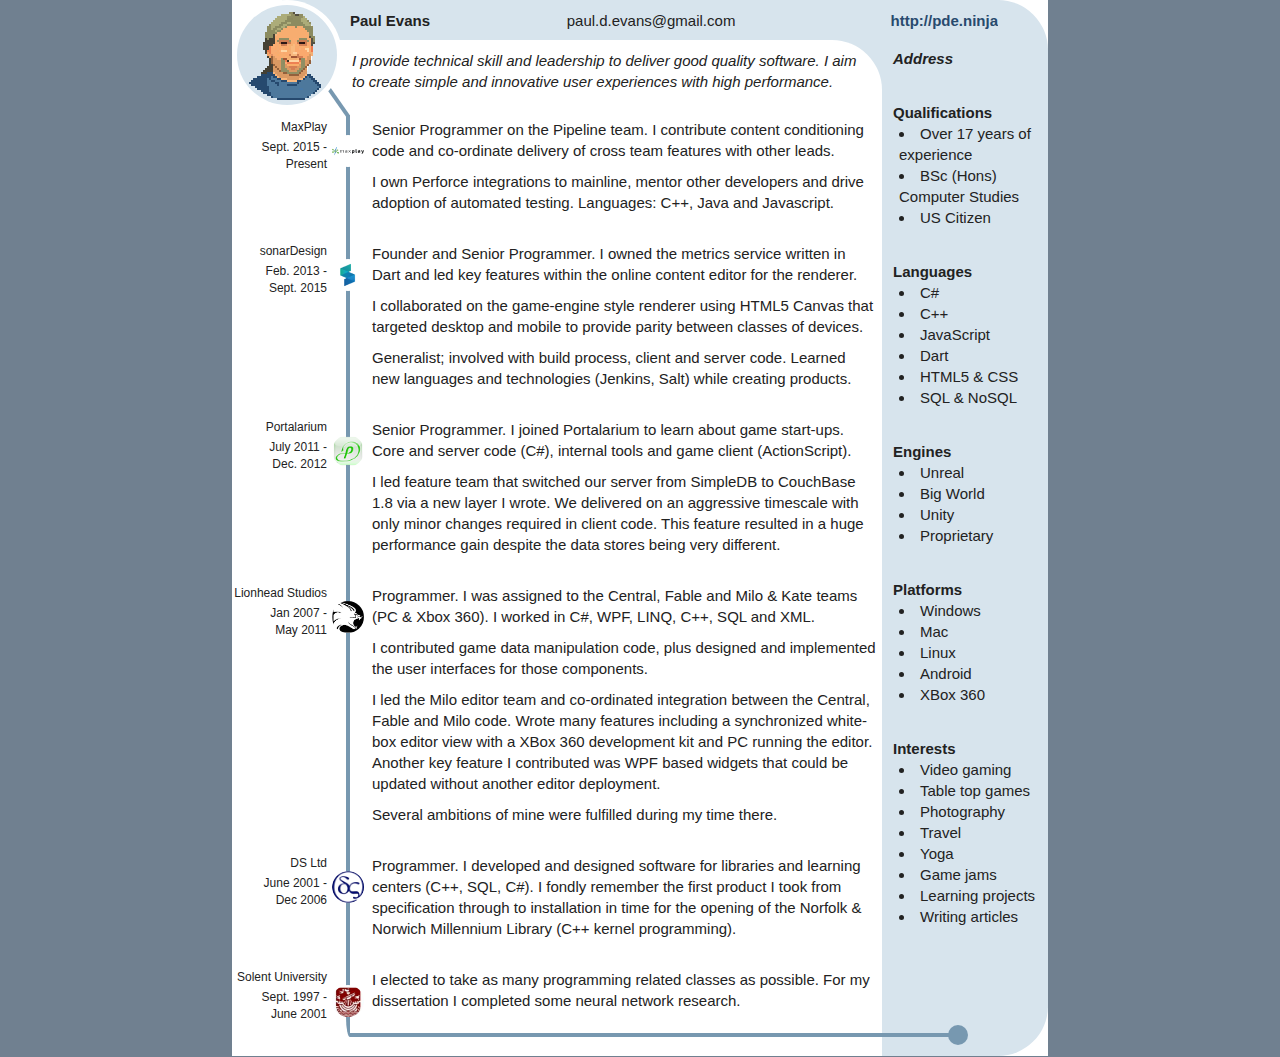
==== 2016_cv.html @ 956b5509 "got section headers looks alright" ====
<!doctype html>
<html class="no-js" lang="">
<head>
    <meta charset="utf-8">
    <meta http-equiv="x-ua-compatible" content="ie=edge">
    <title>Paul Evans Resume</title>
    <meta name="description" content="">
    <meta name="viewport" content="width=device-width, initial-scale=1">

    <link rel="apple-touch-icon" href="apple-touch-icon.png">
    <!-- Place favicon.ico in the root directory -->

    <link rel="stylesheet" href="css/normalize.css">
    <!-- -->
    <link rel="stylesheet" href="css/2016_main.css" title="chronological" id="mainStyle">
    <!--
    <link rel="stylesheet" href="css/plain.css" title="plain">
    -->

    <link rel="stylesheet" href="css/private.css">
    <link rel="stylesheet" href="no_dist/css/private.css">

    <script src="js/vendor/modernizr-2.8.3.min.js"></script>
</head>
<body class="legalSize" onload="finishedLoading()">
<!--[if lt IE 8]>
<p class="browserupgrade">You are using an <strong>outdated</strong> browser. Please <a href="http://browsehappy.com/">upgrade
    your browser</a> to improve your experience.</p>
<![endif]-->

<section class="resume legalSize backgroundColourForSash">
    <header class="backgroundColourForSash mainHeader">
        <address><a rel="author" id="changeToChronologicalElement">Paul Evans</a>
            &nbsp;<span class="mobilePhone"></span>
            &nbsp;<span class="personalEmail"></span>
            &nbsp;<span class="website">http://pde.ninja</span>
            <!--&nbsp;<span class="website">http://pauldavidevans.com</span> -->
        </address>
        <span class="headerCurveBackground"></span>
        <span class="headerCurve"></span>
    </header>


    <span class="headerPortraitObscurerRect">&nbsp;</span>
    <span class="headerPortraitObscurer">&nbsp;</span>

    <article class="backgroundColourForPortrait portrait"><img id="changeToPlainElement" class="portraitImage"
                                                               src="img/pixpaul.png"></article>

    <section class="backgroundColourForSash rightBar">
        <article class="physicalAddress topArticle">
            <address>&nbsp;
                <header>Address</header>
                <span class="physicalAddress"></span></address>
        </article>
        <article class="qualifications">
            <header>Qualifications</header>
            <ul>
                <li>Over 17 years of experience</li>
                <li>BSc (Hons) Computer Studies</li>
                <li>US Citizen</li>
            </ul>
        </article>
        <article class="languages">
            <header>Languages</header>
            <ul>
                <li>C#</li>
                <li>C++</li>
                <li>JavaScript</li>
                <li>Dart</li>
                <li>HTML5 &amp; CSS</li>
                <li>SQL &amp; NoSQL</li>
            </ul>
        </article>
        <article class="technology">
            <header>Engines</header>
            <ul>
                <li>Unreal</li>
                <li>Big World</li>
                <li>Unity</li>
                <li>Proprietary</li>
            </ul>
        </article>
        <article class="platforms">
            <header>Platforms</header>
            <ul>
                <li>Windows</li>
                <li>Mac</li>
                <li>Linux</li>
                <li>Android</li>
                <li>XBox 360</li>
            </ul>
        </article>
        <article class="interests">
            <header>Interests</header>
            <ul>
                <li>Video gaming</li>
                <li>Table top games</li>
                <li>Photography</li>
                <li>Travel</li>
                <li>Yoga</li>
                <li>Game jams</li>
                <li>Learning projects</li>
                <li>Writing articles</li>
            </ul>
        </article>
    </section>

    <div class="backgroundShapeLeftMolding"></div>
    <div class="backgroundShape"></div>

    <article class="goal legalSizeContentHorizontal">
        <span class="goalSentence">
            I provide technical skill and leadership to deliver good quality software.
        </span>
        <span class="goalSentence">
            I aim to create simple and innovative user experiences with high performance.
        </span>
    </article>

    <section class="mainContent legalSizeContentHorizontal">
        <article class="timeLineArticle">
            <header>Experience</header>
            <ul class="timeLineVertical timeLineVerticalColour">
                <li class="timeLineEvent">
                    <article class="timeLineDetail">
                        <div class="timeLineIcon timeLineIconMaxPlay">
                        </div>
                        <header>MaxPlay</header>
                        <time class="timeLineDate" datetime="2015-09-01T00:00"><span class="fromDate">Sept. 2015</span>
                            - <span class="toDate">Present</span></time>
                        <article class="timeLineDetailDescription">
                            <p>Senior Programmer on the Pipeline team. I contribute content conditioning code and
                                co-ordinate delivery of cross team features with other leads.</p>
                            <p>I own Perforce integrations to mainline, mentor other developers and drive adoption
                                of automated testing. Languages: C++, Java and Javascript.</p>
                        </article>
                    </article>
                </li>
                <li class="timeLineEvent">
                    <article class="timeLineDetail">
                        <div class="timeLineIcon timeLineIconSonar">
                        </div>
                        <header>sonarDesign</header>
                        <time class="timeLineDate" datetime="2013-02-01T00:00"><span class="fromDate">Feb. 2013</span> -
                            <span class="toDate">Sept. 2015</span></time>
                        <article class="timeLineDetailDescription">
                            <p>Founder and Senior Programmer. I owned the metrics service written in Dart and led key
                                features within the online content editor for the renderer.</p>
                            <p>I collaborated on the game-engine style renderer using HTML5 Canvas that targeted desktop and
                                mobile to provide
                                parity between classes of devices.</p>
                            <p>Generalist; involved with build process, client and server code. Learned new languages
                                and technologies (Jenkins, Salt) while creating products.</p>
                        </article>
                    </article>
                </li>
                <li class="timeLineEvent">
                    <article class="timeLineDetail">
                        <div class="timeLineIcon timeLineIconPortalarium">
                        </div>
                        <header>Portalarium</header>
                        <time class="timeLineDate" datetime="2011-07-01T00:00"><span class="fromDate">July 2011</span> -
                            <span class="toDate">Dec. 2012</span></time>
                        <article class="timeLineDetailDescription">
                            <p>Senior Programmer. I joined Portalarium to learn about game start-ups.
                                Core and server code (C#), internal tools and game client (ActionScript). </p>
                            <p>I led feature team that switched our server from SimpleDB to
                                CouchBase 1.8 via a new layer I wrote. We delivered on an aggressive timescale with only
                                minor changes required in client code. This feature resulted in a huge performance gain despite
                                the
                                data stores being very different.
                            </p>
                        </article>
                    </article>
                </li>
                <li class="timeLineEvent">
                    <article class="timeLineDetail">
                        <div class="timeLineIcon timeLineIconLionhead">
                        </div>
                        <header>Lionhead Studios</header>
                        <time class="timeLineDate" datetime="2015-09-01T00:00"><span class="fromDate">Jan 2007</span> -
                            <span class="toDate">May 2011</span></time>
                        <article class="timeLineDetailDescription">
                            <p>Programmer. I was assigned to the Central, Fable and Milo & Kate teams (PC & Xbox 360).
                                I worked in C#, WPF, LINQ, C++, SQL and XML.</p>
                            <p>I contributed game data manipulation code, plus designed and implemented the user
                                interfaces for those components.</p>
                            <p>I led the Milo editor team and co-ordinated integration between the Central, Fable and
                                Milo code. Wrote many features including a synchronized white-box
                                editor view with a XBox 360 development kit and PC running the editor.
                                Another key feature I contributed was WPF based widgets that could be updated
                                without another editor deployment.</p>
                            <p>Several ambitions of mine were fulfilled during my time there.</p>
                        </article>
                    </article>
                </li>
                <li class="timeLineEvent">
                    <article class="timeLineDetail">
                        <div class="timeLineIcon timeLineIconDs">
                        </div>
                        <header>DS Ltd</header>
                        <time class="timeLineDate" datetime="2001-06-01T00:00"><span class="fromDate">June 2001</span> -
                            <span class="toDate">Dec 2006</span></time>
                        <article class="timeLineDetailDescription">
                            <p>Programmer. I developed and designed software for libraries and learning centers (C++, SQL,
                                C#).
                                I fondly remember the first product I took from specification through to installation
                                in time for the opening of the Norfolk & Norwich Millennium Library (C++ kernel
                                programming).</p>
                        </article>
                    </article>
                </li>
                <li class="timeLineEvent">
                    <article class="timeLineDetail">
                        <div class="timeLineIcon timeLineIconSouthamptonInstitute">
                        </div>
                        <header>Solent University</header>
                        <time class="timeLineDate" datetime="2015-09-01T00:00"><span class="fromDate">Sept. 1997</span>
                            - <span class="toDate">June 2001</span></time>
                        <article class="timeLineDetailDescription">
                            <p>I elected to take as many programming related classes as possible.
                                For my dissertation I completed some neural network research.</p>
                        </article>
                    </article>
                </li>
            </ul>
            <div class="legalSize bottomHorizontalTimeLine">
                <div></div>
                <div></div>
                <div></div>
            </div>
        </article>
    </section>

    <span class="portraitConnectionToTimeLine"></span>

    <span class="headerCurveBottomBackground"></span>
    <span class="headerCurveBottom"></span>
</section>

<!--
<script src="https://code.jquery.com/jquery-1.12.0.min.js"></script>
<script>window.jQuery || document.write('<script src="js/vendor/jquery-1.12.0.min.js"><\/script>')</script>z
<script src="js/plugins.js"></script>
<script src="js/main.js"></script>
-->

<script>
    function finishedLoading() {
        document.getElementById("changeToPlainElement").onclick = function () {
            document.getElementById("mainStyle").setAttribute("href", "css/plain.css");
        };

        document.getElementById("changeToChronologicalElement").onclick = function () {
            document.getElementById("mainStyle").setAttribute("href", "css/main.css");
        };
    }
</script>
<!-- Google Analytics: change UA-XXXXX-X to be your site's ID. -->
<script>
    (function (b, o, i, l, e, r) {
        b.GoogleAnalyticsObject = l;
        b[l] || (b[l] =
            function () {
                (b[l].q = b[l].q || []).push(arguments)
            });
        b[l].l = +new Date;
        e = o.createElement(i);
        r = o.getElementsByTagName(i)[0];
        e.src = 'https://www.google-analytics.com/analytics.js';
        r.parentNode.insertBefore(e, r)
    }(window, document, 'script', 'ga'));
    ga('create', 'UA-XXXXX-X', 'auto');
    ga('send', 'pageview');
</script>
</body>
</html>
---- css/2016_main.css ----
/*! HTML5 Boilerplate v5.3.0 | MIT License | https://html5boilerplate.com/ */

/*
 * What follows is the result of much research on cross-browser styling.
 * Credit left inline and big thanks to Nicolas Gallagher, Jonathan Neal,
 * Kroc Camen, and the H5BP dev community and team.
 */

/* ==========================================================================
   Base styles: opinionated defaults
   ========================================================================== */

html {
    color: #222;
    font-size: 1em;
    line-height: 1.4;
}

/*
 * Remove text-shadow in selection highlight:
 * https://twitter.com/miketaylr/status/12228805301
 *
 * These selection rule sets have to be separate.
 * Customize the background color to match your design.
 */

::-moz-selection {
    background: #b3d4fc;
    text-shadow: none;
}

::selection {
    background: #b3d4fc;
    text-shadow: none;
}

/*
 * A better looking default horizontal rule
 */

hr {
    display: block;
    height: 1px;
    border: 0;
    border-top: 1px solid #ccc;
    margin: 1em 0;
    padding: 0;
}

/*
 * Remove the gap between audio, canvas, iframes,
 * images, videos and the bottom of their containers:
 * https://github.com/h5bp/html5-boilerplate/issues/440
 */

audio,
canvas,
iframe,
img,
svg,
video {
    vertical-align: middle;
}

/*
 * Remove default fieldset styles.
 */

fieldset {
    border: 0;
    margin: 0;
    padding: 0;
}

/*
 * Allow only vertical resizing of textareas.
 */

textarea {
    resize: vertical;
}

/* ==========================================================================
   Browser Upgrade Prompt
   ========================================================================== */

.browserupgrade {
    margin: 0.2em 0;
    background: #ccc;
    color: #000;
    padding: 0.2em 0;
}

/* ==========================================================================
   Author's custom styles
   ========================================================================== */

@page {
    size: letter portrait;
}

body {
    font-family: 'Helvetica Neue', Helvetica, Arial, sans-serif;
    font-size: 15px;
    background-color: slategray;
    margin: auto;
}

/* .physicalAddress and .mobilePhone defined in private.css */
.backgroundColourEdges {
    background-color: #d7e4ed !important;
}

.backgroundColourForPortrait {
    background-color: #d7e4ed !important;
}

.backgroundColourForSash {
    background-color: #d7e4ed !important; /* !important for printing colour */
}

.backgroundShape {
    position: absolute;
    background-color: #ffffff !important;

    left: 0px;
    top: 40px;
    width: 650px;
    bottom: 0px;
    border-top-left-radius: 50px;
    border-top-right-radius: 50px;
}

.backgroundShapeLeftMolding {
    position: absolute;
    background-color: #ffffff !important;
    width: 110px;
    height: 200px;
    left: 0;
    top: 0;
    border-top-right-radius: 50px;
}

div.bottomHorizontalTimeLine {
    min-height: 40px;
    height: 40px;
    margin-top: -24px;
}

div.bottomHorizontalTimeLine :nth-child(1) {
    background-color: #7798b0 !important;
    position: absolute;
    left: 114px;
    width: 4px;
    height: 20px;
    border-bottom-left-radius: 100%;
}

div.bottomHorizontalTimeLine :nth-child(2) {
    background-color: #7798b0 !important;
    position: absolute;
    left: 118px;
    width: 600px;
    height: 4px;
    bottom: 20px;
}

div.bottomHorizontalTimeLine :nth-child(3) {
    background-color: #7798b0 !important;
    position: absolute;
    right: 80px;
    width: 20px;
    height: 20px;
    bottom: 12px;
    border-radius: 50%;
}

.goal {
    left: 120px;
    width: 510px;
    position: absolute;
    top: 50px;
    font-style: italic;
}

.headerPortraitObscurer {
    border-radius: 50%;
    width: 110px;
    height: 110px;
    position: absolute;
    top: 0px;
    left: 0px;
    background: white !important;
    z-index: 1;
}

.headerPortraitObscurerRect {
    width: 50px;
    height: 110px;
    position: absolute;
    top: 0px;
    left: 0px;
    background: white !important;
    z-index: 1;
}

.legalSize {
    min-height: 11.0in;
    max-height: 11.0in;
    min-width: 8.5in;
    max-width: 8.5in;
}

.mainHeader {
    position: absolute;
    top: 0;
    left: 0;
    height: 40px;
    width: 100%;
    border-top-right-radius: 50px;
    z-index: 1;
}

.mainHeader > address {
    font-style: normal;
    padding: 10px;
    width: 100%
}

.mainHeader > address :first-child {
    padding-left: 108px;
    font-weight: bold;
    text-decoration: none !important;
}

.mainHeader > address :nth-child(2) {
    padding-left: 60px;
}

.mainHeader > address :nth-child(3) {
    padding-left: 60px;
}

.mainHeader > address :nth-child(4) {
    float: right;
    padding-right: 60px;
    font-weight: bold;
    color: #284A6D;
}

.headerCurve {
    right: 0px;
    position: absolute;
    width: 50px;
    height: 50px;
    background: #d7e4ed !important;
    top: 0px;
    border-top-right-radius: 50px;
}

.headerCurveBackground {
    right: 0px;
    position: absolute;
    width: 48px;
    height: 48px;
    background: white !important;
    top: 0px;
}

.headerCurveBottom {
    right: 0px;
    position: absolute;
    width: 50px;
    height: 50px;
    background: #d7e4ed !important;
    bottom: 0px;
    border-bottom-right-radius: 50px;
}

.headerCurveBottomBackground {
    right: 0px;
    position: absolute;
    width: 48px;
    height: 48px;
    background: white !important;
    bottom: 0px;
}

.personalEmail:after {
    content: "paul.d.evans@gmail.com";
    visibility: visible;
}

.portrait {
    border-radius: 50%;
    width: 100px;
    height: 100px;
    position: absolute;
    top: 5px;
    left: 5px;
    z-index: 1;
}

.portraitConnectionToTimeLine {
    position: absolute;
    width: 100px;
    height: 45px;
    border-bottom: 4px solid #7798b0 !important;
    transform: translateY(38px) translateX(56px) rotate(55deg);
}

.portraitImage {
    position: absolute;
    top: 0;
    left: 0;
    right: 0;
    bottom: 0;
    margin: auto;
    width: 100px;
    height: 122px;
}

.portraitImage1 {
    position: absolute;
    top: 0;
    left: 0;
    right: 0;
    bottom: 0;
    margin: auto;
    width: 72px;
    height: 88px;
}

.resume {
    position: relative;
    left: 0px;
    top: 0px;
}

.resume .mainContent {
    position: absolute;
    top: 100px;
}

.rightBar {
    position: absolute;
    right: 0px;
    top: 0px;
    width: 150px;
    min-height: 11in;
    padding-left: 5px;
    padding-right: 5px;
}

.rightBar > article {
    margin-top: 33px;
}

.rightBar article:first-of-type {
    margin-top: 7px;
}

.rightBar > article header {
    font-weight: bold;
}

.rightBar > article ul {
    margin: 0;
    list-style: disc inside;
    padding-left: 6px;
}

.rightBar > article:nth-child(1) {
    padding-top: 20px;
}

/*
.rightBar > article:nth-child(2) {
    margin-top: 8px;
}

.rightBar > article:nth-child(3) {
    margin-top: 37px;
}

.rightBar > article:nth-child(4) {
    margin-top: 70px;
}

.rightBar > article:nth-child(5) {
    margin-top: 20px;
}

.rightBar > article:nth-child(6) {
    margin-top: 40px;
}
*/

.rightBarSpacer {
    background-color: #ffffff !important;
    height: 40px;
    width: 40px;
    content: "";
}

.timeLineArticle {
    text-align: left;
}

.timeLineArticle > header {
    display: none;
    border-bottom: black;
    border-bottom-width: 2px;
    border-bottom-style: solid;
}

.timeLineDetail > article {
    width: 505px
}

.timeLineDetail > header {
    font-size: 12px;
    position: absolute;
    margin-top: 0;
    margin-left: -145px;
    text-align: right;
    width: 100px;
}

.timeLineDetail > time {
    font-size: 12px;
    position: absolute;
    margin-top: 20px;
    margin-left: -145px;
    text-align: right;
    width: 100px;
}

.timeLineDetail > time > span.toDate {
    display: block;
}

.timeLineDetailDescription > p {
    margin-top: 0;
    margin-bottom: 10px;
}

.timeLineIcon {
    margin-top: 16px;
    margin-left: 60px;
    position: absolute;
    top: 0;
    left: 0;
    width: 32px;
    height: 32px;
    border-radius: 50%;
    box-shadow: 0 0 0 4px #7798b0, inset !important;
    background-repeat: no-repeat !important;
    background-size: cover !important;
}

/* trying background-image rather than image tag for the cover css style for the lollipop */
.timeLineIcon img {
    display: block;
    width: 32px;
    height: 32px;
    position: relative;
}

.timeLineIconDs {
    background-image: url("../img/dsicon.png") !important;
}

.timeLineIconLionhead {
    background-image: url("../img/lionheadicon.png") !important;
}

.timeLineIconMaxPlay {
    background-image: url("../img/maxplayicon.png") !important;
}

.timeLineIconPortalarium {
    background-image: url("../img/portalariumicon.png") !important;
}

.timeLineIconSonar {
    background-image: url("../img/sonaricon.png") !important;
}

.timeLineIconSouthamptonInstitute {
    background-image: url("../img/southamptoninstituteicon.png") !important;
}

.timeLineVertical {
    list-style: none;
    position: relative;
    padding-top: 4px;
}

.timeLineVertical::before {
    /* this is the vertical line */
    content: '';
    position: absolute;
    top: 0;
    left: 114px;
    height: 100%;
    width: 4px;
    background: #7798b0 !important;
}

.timeLineVertical > li {
    position: relative;
    padding-left: 100px;
    margin-bottom: 30px;
}

/* ==========================================================================
   Helper classes
   ========================================================================== */

/*
 * Hide visually and from screen readers
 */

.hidden {
    display: none !important;
}

/*
 * Hide only visually, but have it available for screen readers:
 * http://snook.ca/archives/html_and_css/hiding-content-for-accessibility
 */

.visuallyhidden {
    border: 0;
    clip: rect(0 0 0 0);
    height: 1px;
    margin: -1px;
    overflow: hidden;
    padding: 0;
    position: absolute;
    width: 1px;
}

/*
 * Extends the .visuallyhidden class to allow the element
 * to be focusable when navigated to via the keyboard:
 * https://www.drupal.org/node/897638
 */

.visuallyhidden.focusable:active,
.visuallyhidden.focusable:focus {
    clip: auto;
    height: auto;
    margin: 0;
    overflow: visible;
    position: static;
    width: auto;
}

/*
 * Hide visually and from screen readers, but maintain layout
 */

.invisible {
    visibility: hidden;
}

/*
 * Clearfix: contain floats
 *
 * For modern browsers
 * 1. The space content is one way to avoid an Opera bug when the
 *    `contenteditable` attribute is included anywhere else in the document.
 *    Otherwise it causes space to appear at the top and bottom of elements
 *    that receive the `clearfix` class.
 * 2. The use of `table` rather than `block` is only necessary if using
 *    `:before` to contain the top-margins of child elements.
 */

.clearfix:before,
.clearfix:after {
    content: " "; /* 1 */
    display: table; /* 2 */
}

.clearfix:after {
    clear: both;
}

/* ==========================================================================
   EXAMPLE Media Queries for Responsive Design.
   These examples override the primary ('mobile first') styles.
   Modify as content requires.
   ========================================================================== */

@media only screen and (min-width: 35em) {
    /* Style adjustments for viewports that meet the condition */
}

@media print,
(-webkit-min-device-pixel-ratio: 1.25),
(min-resolution: 1.25dppx),
(min-resolution: 120dpi) {
    /* Style adjustments for high resolution devices */
}

/* ==========================================================================
   Print styles.
   Inlined to avoid the additional HTTP request:
   http://www.phpied.com/delay-loading-your-print-css/
   ========================================================================== */

@media print {
    *,
    *:before,
    *:after,
    *:first-letter,
    *:first-line {
        background: transparent !important;
        color: #000 !important;
        /* Black prints faster:
                                          http://www.sanbeiji.com/archives/953 */
        box-shadow: none !important;
        text-shadow: none !important;
    }

    a,
    a:visited {
        text-decoration: underline;
    }

    a[href]:after {
        content: " (" attr(href) ")";
    }

    abbr[title]:after {
        content: " (" attr(title) ")";
    }

    /*
     * Don't show links that are fragment identifiers,
     * or use the `javascript:` pseudo protocol
     */
    a[href^="#"]:after,
    a[href^="javascript:"]:after {
        content: "";
    }

    pre,
    blockquote {
        border: 1px solid #999;
        page-break-inside: avoid;
    }

    /*
     * Printing Tables:
     * http://css-discuss.incutio.com/wiki/Printing_Tables
     */
    thead {
        display: table-header-group;
    }

    tr,
    img {
        page-break-inside: avoid;
    }

    img {
        max-width: 100% !important;
    }

    p,
    h2,
    h3 {
        orphans: 3;
        widows: 3;
    }

    h2,
    h3 {
        page-break-after: avoid;
    }
}

@media print {
    * {
        -webkit-print-color-adjust: exact;
    }
}
---- css/plain.css ----
/*! HTML5 Boilerplate v5.3.0 | MIT License | https://html5boilerplate.com/ */

/*
 * What follows is the result of much research on cross-browser styling.
 * Credit left inline and big thanks to Nicolas Gallagher, Jonathan Neal,
 * Kroc Camen, and the H5BP dev community and team.
 */

/* ==========================================================================
   Base styles: opinionated defaults
   ========================================================================== */

html {
    color: #222;
    font-size: 1em;
    line-height: 1.4;
}

/*
 * Remove text-shadow in selection highlight:
 * https://twitter.com/miketaylr/status/12228805301
 *
 * These selection rule sets have to be separate.
 * Customize the background color to match your design.
 */

::-moz-selection {
    background: #b3d4fc;
    text-shadow: none;
}

::selection {
    background: #b3d4fc;
    text-shadow: none;
}

/*
 * A better looking default horizontal rule
 */

hr {
    display: block;
    height: 1px;
    border: 0;
    border-top: 1px solid #ccc;
    margin: 1em 0;
    padding: 0;
}

/*
 * Remove the gap between audio, canvas, iframes,
 * images, videos and the bottom of their containers:
 * https://github.com/h5bp/html5-boilerplate/issues/440
 */

audio,
canvas,
iframe,
img,
svg,
video {
    vertical-align: middle;
}

/*
 * Remove default fieldset styles.
 */

fieldset {
    border: 0;
    margin: 0;
    padding: 0;
}

/*
 * Allow only vertical resizing of textareas.
 */

textarea {
    resize: vertical;
}

/* ==========================================================================
   Browser Upgrade Prompt
   ========================================================================== */

.browserupgrade {
    margin: 0.2em 0;
    background: #ccc;
    color: #000;
    padding: 0.2em 0;
}

/* ==========================================================================
   Author's custom styles
   ========================================================================== */

@page {
    size: letter portrait;
}

body {
    font-family: 'Helvetica Neue', Helvetica, Arial, sans-serif;
    font-size: 15px;
    background-color: #555555;
    margin: auto;
}

/* .physicalAddress and .mobilePhone defined in private.css */
.backgroundColourEdges {
    background-color: #d7e4ed !important;
}

.backgroundColourForPortrait {
    background-color: #d7e4ed !important;
}

.backgroundColourForSash {
    background-color: #ffffff !important; /* !important for printing colour */
}

.backgroundShape {
    display: none;
}

.backgroundShapeLeftMolding {
    display: none;
}

div.bottomHorizontalTimeLine {
   display: none;
}

div.bottomHorizontalTimeLine :nth-child(1) {
    display: none;
}

div.bottomHorizontalTimeLine :nth-child(2) {
    display: none;
}

div.bottomHorizontalTimeLine :nth-child(3) {
    display: none;
}

.goal {
    position: absolute;
    text-align: center;
    font-style: italic;
}

.goal :nth-child(2) {
    display: block;
}

.legalSize {
    min-height: 11.0in;
    max-height: 11.0in;
    min-width: 8.5in;
    max-width: 8.5in;
}

.legalSizeContentHorizontal {
    left: 60px;
    right: 60px;
}

.mainHeader {
    position: relative;
    font-size: 17px;
}

.mainHeader > address {
    font-style: normal;
    padding: 10px;
    width: 100%
}

.mainHeader > address :first-child {
    padding-left: 50px;
    font-weight: bold;
    text-decoration: none !important;
}

.mainHeader > address :nth-child(2) {
    padding-left: 60px;
}

.mainHeader > address :nth-child(3) {
    padding-left: 60px;
}

.mainHeader > address :nth-child(4) {
    position: absolute;
    right: 60px;
    font-weight: bold;
    color: #284A6D;
}

.headerCurve {
    display: none;
}

.headerCurveBackground {
    display: none;
}

.headerCurveBottom {
    display: none;
}

.headerCurveBottomBackground {
    display: none;
}

.headerPortraitObscurer {
    display: none;
}

.headerPortraitObscurerRect {
    display: none;
}

.personalEmail:after {
    content: "paul.d.evans@gmail.com";
    visibility: visible;
}

.portrait {
    display: none;
}

.portraitConnectionToTimeLine {
    display: none;
}

.portraitImage {
    display: none;
    position: absolute;
    top: 0;
    left: 0;
    right: 0;
    bottom: 0;
    margin: auto;
    width: 100px;
    height: 122px;
}

.portraitImage1 {
    display: none;
    position: absolute;
    top: 0;
    left: 0;
    right: 0;
    bottom: 0;
    margin: auto;
    width: 72px;
    height: 88px;
}

.resume {
    position: relative;
    left: 0px;
    top: 0px;
}

.resume .mainContent {
    position: absolute;
    top: 80px;
}

.rightBar {
    display: none;
}

.rightBar > article {
    margin-top: 60px;
}

.rightBar article:first-of-type {
    margin-top: 7px;
}

.rightBar > article header {
    font-weight: bold;
}

.rightBar > article ul {
    margin: 0;
    list-style: disc inside;
    padding-left: 6px;
}

.rightBar > article:nth-child(1) {
    padding-top: 80px;
}

/*
.rightBar > article:nth-child(2) {
    margin-top: 8px;
}

.rightBar > article:nth-child(3) {
    margin-top: 37px;
}

.rightBar > article:nth-child(4) {
    margin-top: 70px;
}

.rightBar > article:nth-child(5) {
    margin-top: 20px;
}

.rightBar > article:nth-child(6) {
    margin-top: 40px;
}
*/

.timeLineArticle {
}

.timeLineArticle > header {
    display: none;
    border-bottom: black;
    border-bottom-width: 2px;
    border-bottom-style: solid;
}

.timeLineDetail > article {
}

.timeLineDetail > header {
    font-weight: bold;
    display: inline;
}

.timeLineDetail > time {
    position: absolute;
    right: 0px;
    font-style: italic;
    font-weight: bold;
}

.timeLineDetailDescription > p {
    margin-top: 0;
    margin-bottom: 10px;
}

.timeLineIcon {
    display: none;
    margin-top: 16px;
    margin-left: 60px;
    position: absolute;
    top: 0;
    left: 0;
    width: 32px;
    height: 32px;
    border-radius: 50%;
    box-shadow: 0 0 0 4px #7798b0, inset !important;
    background-repeat: no-repeat !important;
    background-size: cover !important;
}

/* trying background-image rather than image tag for the cover css style for the lollipop */
.timeLineIcon img {
    display: block;
    width: 32px;
    height: 32px;
    position: relative;
}

.timeLineIconDs {
    background-image: url("../img/dsicon.png") !important;
}

.timeLineIconLionhead {
    background-image: url("../img/lionheadicon.png") !important;
}

.timeLineIconMaxPlay {
    background-image: url("../img/maxplayicon.png") !important;
}

.timeLineIconPortalarium {
    background-image: url("../img/portalariumicon.png") !important;
}

.timeLineIconSonar {
    background-image: url("../img/sonaricon.png") !important;
}

.timeLineIconSouthamptonInstitute {
    background-image: url("../img/southamptoninstituteicon.png") !important;
}

.timeLineVertical {
    margin-top: 10px;
    list-style: none;
    position: relative;
    padding-left: 0px;
    text-align: justify;
}

.timeLineVertical > li {
    position: relative;
    padding-left: 0px;
    margin-bottom: 20px;
}

/* ==========================================================================
   Helper classes
   ========================================================================== */

/*
 * Hide visually and from screen readers
 */

.hidden {
    display: none !important;
}

/*
 * Hide only visually, but have it available for screen readers:
 * http://snook.ca/archives/html_and_css/hiding-content-for-accessibility
 */

.visuallyhidden {
    border: 0;
    clip: rect(0 0 0 0);
    height: 1px;
    margin: -1px;
    overflow: hidden;
    padding: 0;
    position: absolute;
    width: 1px;
}

/*
 * Extends the .visuallyhidden class to allow the element
 * to be focusable when navigated to via the keyboard:
 * https://www.drupal.org/node/897638
 */

.visuallyhidden.focusable:active,
.visuallyhidden.focusable:focus {
    clip: auto;
    height: auto;
    margin: 0;
    overflow: visible;
    position: static;
    width: auto;
}

/*
 * Hide visually and from screen readers, but maintain layout
 */

.invisible {
    visibility: hidden;
}

/*
 * Clearfix: contain floats
 *
 * For modern browsers
 * 1. The space content is one way to avoid an Opera bug when the
 *    `contenteditable` attribute is included anywhere else in the document.
 *    Otherwise it causes space to appear at the top and bottom of elements
 *    that receive the `clearfix` class.
 * 2. The use of `table` rather than `block` is only necessary if using
 *    `:before` to contain the top-margins of child elements.
 */

.clearfix:before,
.clearfix:after {
    content: " "; /* 1 */
    display: table; /* 2 */
}

.clearfix:after {
    clear: both;
}

/* ==========================================================================
   EXAMPLE Media Queries for Responsive Design.
   These examples override the primary ('mobile first') styles.
   Modify as content requires.
   ========================================================================== */

@media only screen and (min-width: 35em) {
    /* Style adjustments for viewports that meet the condition */
}

@media print,
       (-webkit-min-device-pixel-ratio: 1.25),
       (min-resolution: 1.25dppx),
       (min-resolution: 120dpi) {
    /* Style adjustments for high resolution devices */
}

/* ==========================================================================
   Print styles.
   Inlined to avoid the additional HTTP request:
   http://www.phpied.com/delay-loading-your-print-css/
   ========================================================================== */

@media print {
    *,
    *:before,
    *:after,
    *:first-letter,
    *:first-line {
        background: transparent !important;
        color: #000 !important; /* Black prints faster:
                                   http://www.sanbeiji.com/archives/953 */
        box-shadow: none !important;
        text-shadow: none !important;
    }

    a,
    a:visited {
        text-decoration: underline;
    }

    a[href]:after {
        content: " (" attr(href) ")";
    }

    abbr[title]:after {
        content: " (" attr(title) ")";
    }

    /*
     * Don't show links that are fragment identifiers,
     * or use the `javascript:` pseudo protocol
     */

    a[href^="#"]:after,
    a[href^="javascript:"]:after {
        content: "";
    }

    pre,
    blockquote {
        border: 1px solid #999;
        page-break-inside: avoid;
    }

    /*
     * Printing Tables:
     * http://css-discuss.incutio.com/wiki/Printing_Tables
     */

    thead {
        display: table-header-group;
    }

    tr,
    img {
        page-break-inside: avoid;
    }

    img {
        max-width: 100% !important;
    }

    p,
    h2,
    h3 {
        orphans: 3;
        widows: 3;
    }

    h2,
    h3 {
        page-break-after: avoid;
    }
}

@media print {
    * {-webkit-print-color-adjust: exact;}
}
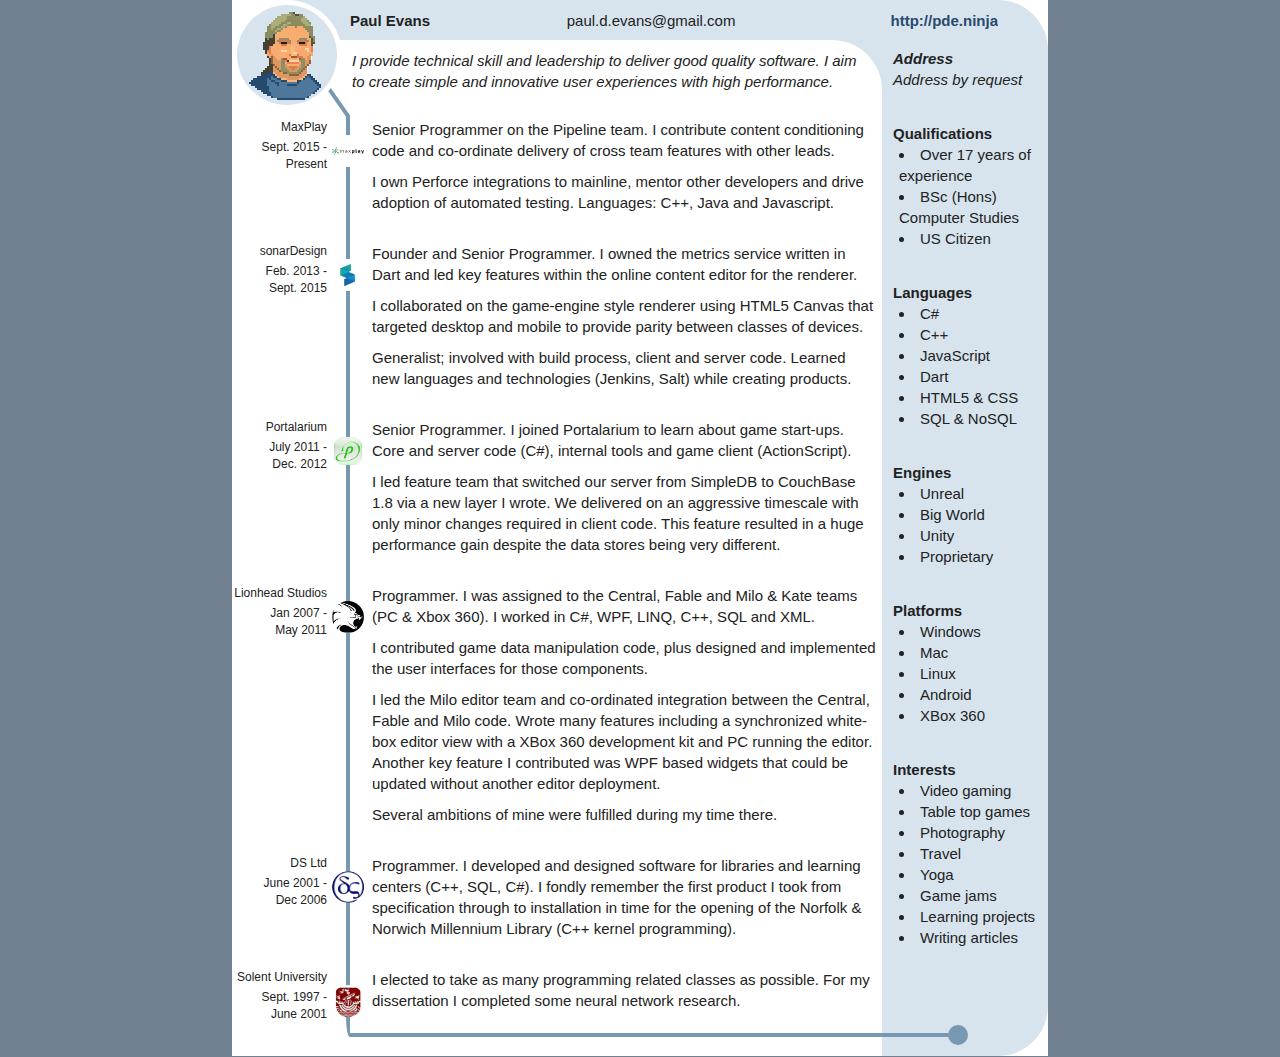
==== commit a48d2db2: "Fixed the mobile icon appearing when the phone is not available on github.io" ====
--- a/2016_cv.html
+++ b/2016_cv.html
@@ -17,7 +17,7 @@
     <link rel="stylesheet" href="css/plain.css" title="plain">
     -->
 
-    <link rel="stylesheet" href="css/private.css">
+    <link rel="stylesheet" href="css/private-template.css">
     <link rel="stylesheet" href="no_dist/css/private.css">
 
     <script src="js/vendor/modernizr-2.8.3.min.js"></script>
--- a/css/private-template.css
+++ b/css/private-template.css
@@ -0,0 +1,22 @@
+/* ==========================================================================
+   Author's custom styles
+   ========================================================================== */
+
+
+span.physicalAddress:after {
+    content: "Address by request";
+}
+
+span.mobilePhone:after {
+    content: "";
+}
+
+/*
+span.mobilePhone {
+    visibility: visible;
+}
+
+i.mobilePhone  {
+    visibility: visible;
+}
+*/
